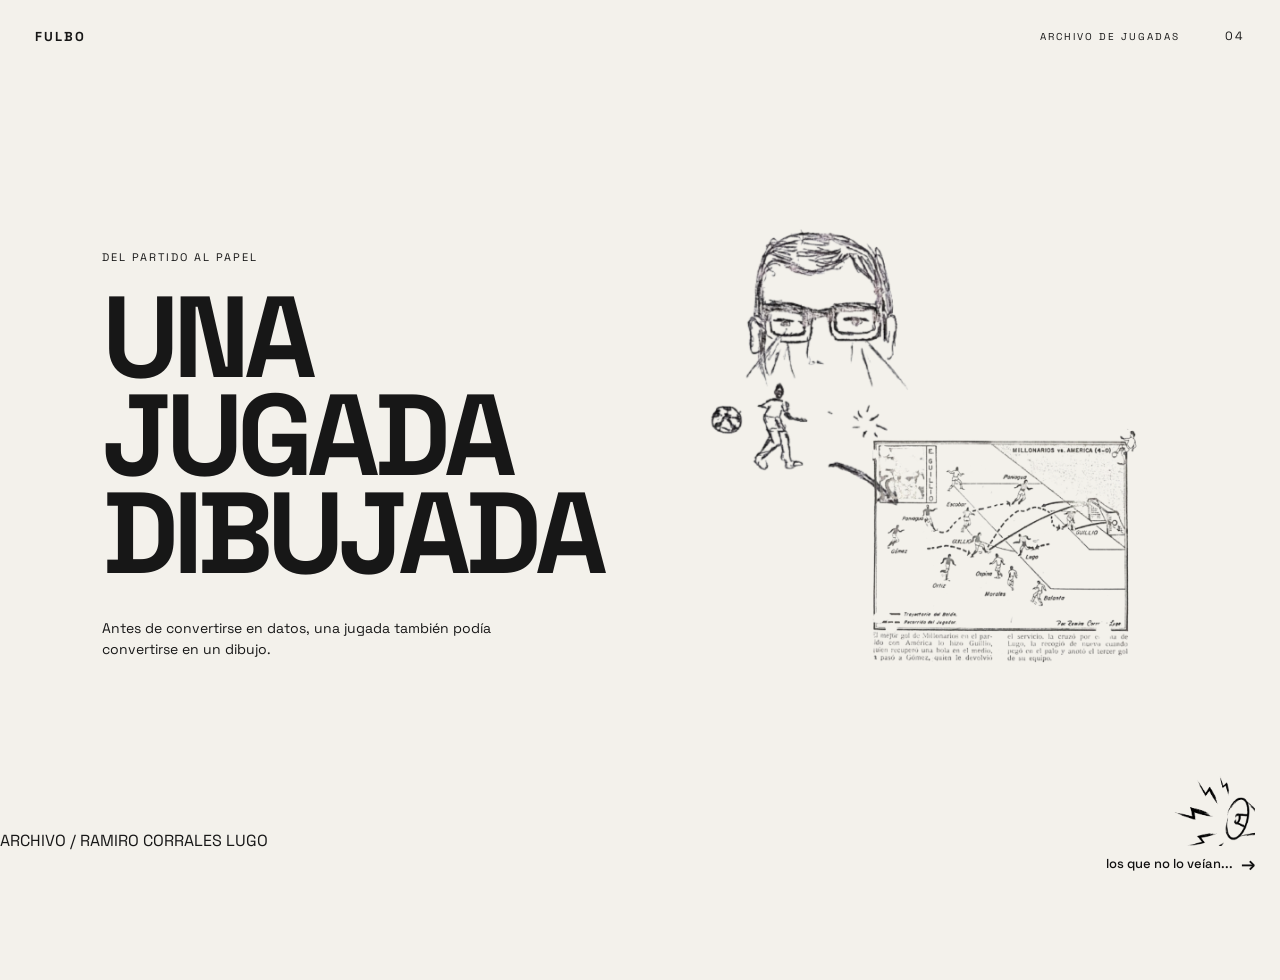
==== croquis.html @ b904c9aa "Refactor croquis.html structure and content" ====
<!DOCTYPE html>
<html lang="es">

<head>
    <meta charset="UTF-8">
    <title>Fulbo — Croquis</title>

    <link rel="preconnect" href="https://fonts.googleapis.com">
    <link rel="preconnect" href="https://fonts.gstatic.com" crossorigin>
    <link href="https://fonts.googleapis.com/css2?family=Space+Grotesk:wght@400;500;600;700&display=swap" rel="stylesheet">

    <link rel="stylesheet" href="css/croquis.css">
</head>

<body>

    <!-- NÚMERO DE SECCIÓN -->
    <div class="numero-croquis">
        04
    </div>

    <!-- ENCABEZADO -->
    <header class="encabezado-croquis">
        <div class="marca">
            FULBO
        </div>
        <div class="etiqueta">
            ARCHIVO DE JUGADAS
        </div>
    </header>

    <!-- CONTENIDO -->
    <main>
        <section class="composicion-seccion">

            <!-- TEXTO INTRODUCTORIO -->
            <div class="intro-croquis">
                <div class="texto-pequeno">
                    DEL PARTIDO AL PAPEL
                </div>
                <h1>
                    UNA JUGADA<br>
                    DIBUJADA
                </h1>
                <p>
                    Antes de convertirse en datos, una jugada también podía
                    convertirse en un dibujo.
                </p>
            </div>

            <!-- IMAGEN / VISOR -->
            <div class="visor-croquis">
                <img 
                    class="composicion-croquis"
                    src="imagenes/composicioncroquis.png"
                    alt="Representación de una jugada de fútbol"
                >
                <div class="punto-jugador punto-1"></div>
                <div class="punto-jugador punto-2"></div>
            </div>

            <!-- TEXTO PANAGUA -->
            <div class="texto-panagua">
                <div class="etiqueta-panagua">
                    PANAGUA
                </div>
                <p>
                    Este recorrido muestra una de las cosas que el croquis conserva
                    de la jugada: la posición y el desplazamiento de un jugador
                    dentro de una secuencia específica.
                </p>
                <p>
                    Del partido completo, se selecciona un momento y se transforma
                    en una serie de posiciones sobre el papel.
                </p>
            </div>

            <!-- TEXTO BALÓN -->
            <div class="texto-balon">
                <div class="etiqueta-balon">
                    BALÓN
                </div>
                <p>
                    La trayectoria del balón permite reconstruir el recorrido de la jugada
                    y relacionar las posiciones de los jugadores dentro de la acción.
                </p>
                <p>
                    El croquis no reproduce el movimiento en tiempo real: lo convierte
                    en una secuencia fija que puede leerse sobre el papel.
                </p>
            </div>

        </section>

        <!-- SECCIÓN ARCHIVO RAMIRO -->
        <section class="archivo-ramiro">
            <div class="archivo-etiqueta">
                ARCHIVO / RAMIRO CORRALES LUGO
            </div>
            <div class="archivo-espacio">
            </div>
        </section>

        <!-- NAVEGACIÓN / ESQUINA INFERIOR DERECHA (Megáfono, texto y flecha hacia radio.html) -->
        <nav class="navegacion-diapositiva" style="position: fixed !important; bottom: 25px !important; right: 25px !important; left: auto !important; top: auto !important; z-index: 9999 !important; display: flex !important; flex-direction: column !important; align-items: flex-end !important; gap: 6px !important; background: transparent !important;">
            <!-- Imagen del megáfono -->
            <img src="imagenes/megafono.png" alt="Megáfono" style="width: 90px !important; height: auto !important; display: block !important;">
            
            <!-- Enlace interactivo que lleva a radio.html -->
            <a href="radio.html" aria-label="Ir a sección de radio" style="text-decoration: none !important; display: inline-flex !important; align-items: center !important; gap: 8px !important; cursor: pointer !important;">
                <span style="font-family: 'Space Grotesk', sans-serif !important; font-size: 13px !important; color: #111 !important; font-weight: 500 !important; white-space: nowrap !important;">los que no lo veían...</span>
                <button id="comenzar" style="position: static !important; background: transparent !important; border: none !important; box-shadow: none !important; padding: 0 !important; margin: 0 !important; cursor: pointer !important; display: flex !important; align-items: center !important; justify-content: center !important;">
                    <span style="font-family: 'Space Grotesk', sans-serif !important; font-size: 18px !important; color: #111 !important; font-weight: 600 !important;">→</span>
                </button>
            </a>
        </nav>
    </main>

    <script src="js/croquis.js"></script>

</body>

</html>
---- css/croquis.css ----
* {
    margin: 0;
    padding: 0;
    box-sizing: border-box;
}

body {
    background: #f3f1eb;
    color: #171717;

    font-family: "Space Grotesk", sans-serif;

    min-height: 100vh;
}


/* =========================
   NÚMERO
========================= */

.numero-croquis {
    position: fixed;

    top: 28px;
    right: 35px;

    font-size: 12px;

    letter-spacing: 2px;
}


/* =========================
   ENCABEZADO
========================= */

.encabezado-croquis {
    position: absolute;

    top: 28px;
    left: 35px;
    right: 100px;

    display: flex;

    justify-content: space-between;

    align-items: center;
}

.marca {
    font-size: 13px;

    font-weight: 700;

    letter-spacing: 2px;
}

.etiqueta {
    font-size: 10px;

    letter-spacing: 2px;
}


/* =========================
   INTRO
========================= */

.intro-croquis {
    padding-top: 150px;

    margin-left: 8%;

    width: 500px;
}

.texto-pequeno {
    font-size: 11px;

    letter-spacing: 2px;

    margin-bottom: 25px;
}

.intro-croquis h1 {
    font-size: clamp(65px, 9vw, 130px);

    line-height: 0.85;

    letter-spacing: -6px;

    font-weight: 700;
}

.intro-croquis p {
    margin-top: 35px;

    width: 390px;

    font-size: 14px;

    line-height: 1.5;
}

/* =========================
   COMPOSICIÓN PRINCIPAL
========================= */

.composicion-seccion {
    display: flex;

    align-items: center;

    min-height: 750px;

    margin-top: 80px;

    padding-left: 8%;
    padding-right: 8%;
}


/* =========================
   TEXTO
========================= */

.composicion-seccion .intro-croquis {
    width: 45%;

    margin-left: 0;

    padding-top: 0;
}


/* =========================
   IMAGEN
========================= */

.visor-croquis {
    width: 60%;
    padding: 0;
    margin: 0;
    display: flex;
    justify-content: flex-end;
}

.composicion-croquis {
    width: 145%;
    max-width: none;
    display: block;
    margin: 0;

    transition: transform 0.6s ease;
}

.intro-croquis {
    transition: opacity 0.2s ease;
}

.punto-jugador {

    position: absolute;

    width: 12px;

    height: 12px;

    background: #171717;

    border-radius: 50%;

    opacity: 0;

    transition: opacity 0.5s ease, transform 0.2s ease;

    z-index: 10;

    cursor: pointer;
}

.punto-1 {

    top: 70%;

    left: 50%;
}

.punto-2 {

    top: 72%;

    left:65%;
}



.punto-jugador:hover {

    transform: scale(1.5);
}
.punto-jugador.activo {
    transform: scale(1.8);
}

.texto-panagua {
    position: absolute;
    top: 55%;
    left: 55%;

    width: 280px;
    padding: 20px;

    background: #f3f1eb;
    border: 1px solid #171717;

    opacity: 0;
    pointer-events: none;

    transition: opacity 0.4s ease;
}
.etiqueta-panagua {
    font-size: 10px;
    letter-spacing: 2px;
    margin-bottom: 10px;
}

.texto-panagua p {
    font-size: 13px;
    line-height: 1.5;
}

.texto-panagua.visible {
    opacity: 1;
    pointer-events: auto;
}

.texto-balon {
    position: absolute;
    top: 68%;
    left:68%;

    width: 280px;
    padding: 20px;

    background: #f3f1eb;
    border: 1px solid #171717;

    opacity: 0;
    pointer-events: none;

    transition: opacity 0.4s ease;
}

.etiqueta-balon {
    font-size: 10px;
    letter-spacing: 2px;
    margin-bottom: 10px;
}

.texto-balon p {
    font-size: 13px;
    line-height: 1.5;
}

.texto-balon.visible {
    opacity: 1;
    pointer-events: auto;
}
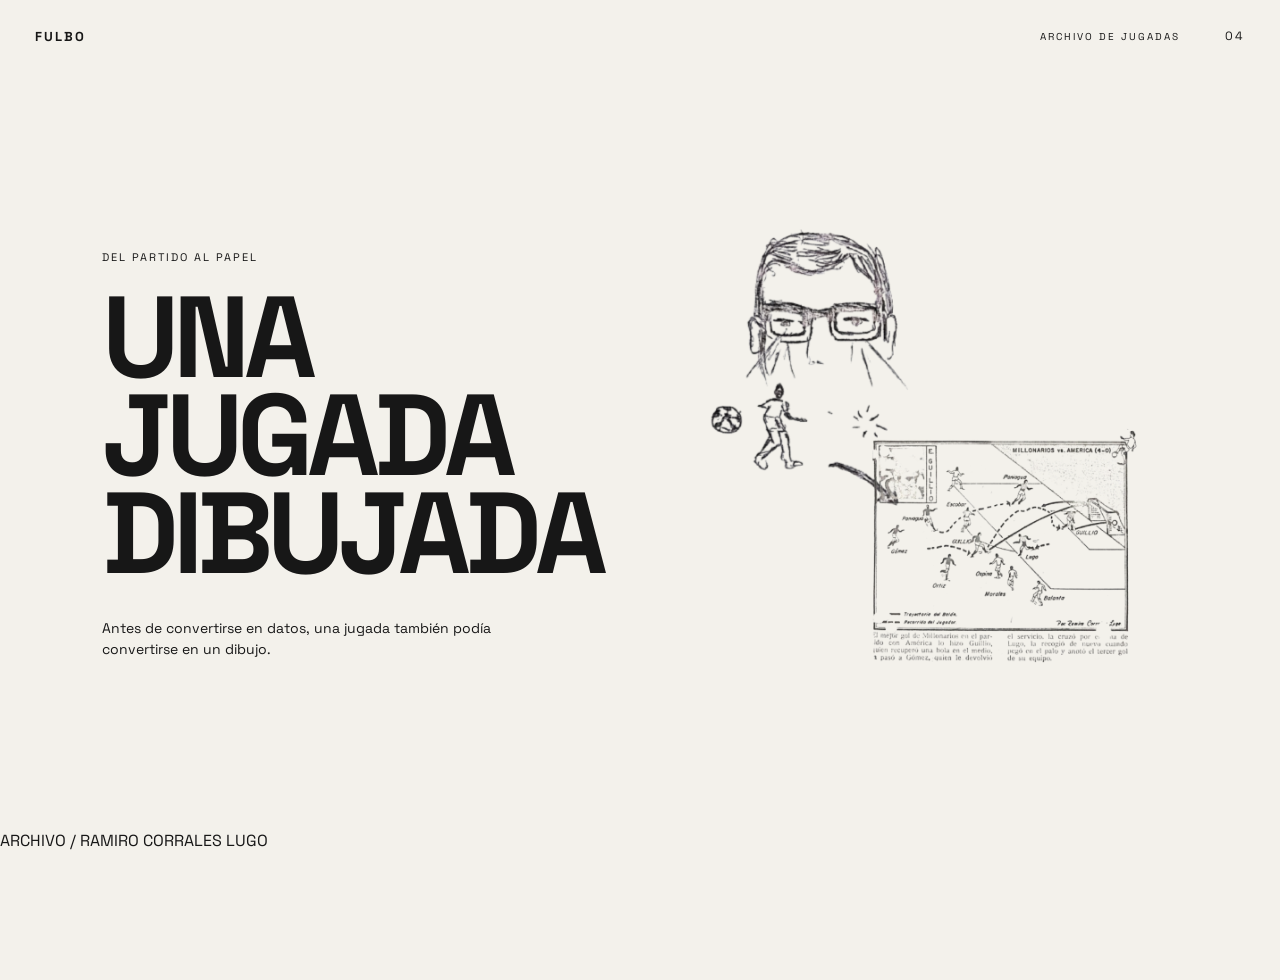
==== commit 5a744de4: "Refactor croquis.html structure and content" ====
--- a/croquis.html
+++ b/croquis.html
@@ -3,10 +3,12 @@
 
 <head>
     <meta charset="UTF-8">
+
     <title>Fulbo — Croquis</title>
 
     <link rel="preconnect" href="https://fonts.googleapis.com">
     <link rel="preconnect" href="https://fonts.gstatic.com" crossorigin>
+
     <link href="https://fonts.googleapis.com/css2?family=Space+Grotesk:wght@400;500;600;700&display=swap" rel="stylesheet">
 
     <link rel="stylesheet" href="css/croquis.css">
@@ -15,106 +17,117 @@
 <body>
 
     <!-- NÚMERO DE SECCIÓN -->
+
     <div class="numero-croquis">
         04
     </div>
 
+
     <!-- ENCABEZADO -->
+
     <header class="encabezado-croquis">
+
         <div class="marca">
             FULBO
         </div>
+
         <div class="etiqueta">
             ARCHIVO DE JUGADAS
         </div>
+
     </header>
 
+
     <!-- CONTENIDO -->
+
     <main>
+
         <section class="composicion-seccion">
 
-            <!-- TEXTO INTRODUCTORIO -->
+            <!-- TEXTO -->
+
             <div class="intro-croquis">
+
                 <div class="texto-pequeno">
                     DEL PARTIDO AL PAPEL
                 </div>
+
                 <h1>
                     UNA JUGADA<br>
                     DIBUJADA
                 </h1>
+
                 <p>
                     Antes de convertirse en datos, una jugada también podía
                     convertirse en un dibujo.
                 </p>
+
             </div>
+<!-- IMAGEN -->
 
-            <!-- IMAGEN / VISOR -->
-            <div class="visor-croquis">
-                <img 
-                    class="composicion-croquis"
-                    src="imagenes/composicioncroquis.png"
-                    alt="Representación de una jugada de fútbol"
-                >
-                <div class="punto-jugador punto-1"></div>
-                <div class="punto-jugador punto-2"></div>
-            </div>
+<div class="visor-croquis">
 
-            <!-- TEXTO PANAGUA -->
-            <div class="texto-panagua">
-                <div class="etiqueta-panagua">
-                    PANAGUA
-                </div>
-                <p>
-                    Este recorrido muestra una de las cosas que el croquis conserva
-                    de la jugada: la posición y el desplazamiento de un jugador
-                    dentro de una secuencia específica.
-                </p>
-                <p>
-                    Del partido completo, se selecciona un momento y se transforma
-                    en una serie de posiciones sobre el papel.
-                </p>
-            </div>
+    <img 
+        class="composicion-croquis"
+        src="imagenes/composicioncroquis.png"
+        alt="Representación de una jugada de fútbol"
+    >
 
-            <!-- TEXTO BALÓN -->
-            <div class="texto-balon">
-                <div class="etiqueta-balon">
-                    BALÓN
-                </div>
-                <p>
-                    La trayectoria del balón permite reconstruir el recorrido de la jugada
-                    y relacionar las posiciones de los jugadores dentro de la acción.
-                </p>
-                <p>
-                    El croquis no reproduce el movimiento en tiempo real: lo convierte
-                    en una secuencia fija que puede leerse sobre el papel.
-                </p>
-            </div>
+    <div class="punto-jugador punto-1"></div>
+    <div class="punto-jugador punto-2"></div>
+<div class="texto-panagua">
+
+    <div class="etiqueta-panagua">
+        PANAGUA
+    </div>
+<p>
+    Este recorrido muestra una de las cosas que el croquis conserva
+    de la jugada: la posición y el desplazamiento de un jugador
+    dentro de una secuencia específica.
+</p>
+
+<p>
+    Del partido completo, se selecciona un momento y se transforma
+    en una serie de posiciones sobre el papel.
+</p>
+
+</div>
+</div>
+</div>
+
+<div class="texto-balon">
+
+    <div class="etiqueta-balon">
+        BALÓN
+    </div>
+
+    <p>
+        La trayectoria del balón permite reconstruir el recorrido de la jugada
+        y relacionar las posiciones de los jugadores dentro de la acción.
+    </p>
+
+    <p>
+        El croquis no reproduce el movimiento en tiempo real: lo convierte
+        en una secuencia fija que puede leerse sobre el papel.
+    </p>
+
+</div>
 
         </section>
 
-        <!-- SECCIÓN ARCHIVO RAMIRO -->
-        <section class="archivo-ramiro">
-            <div class="archivo-etiqueta">
-                ARCHIVO / RAMIRO CORRALES LUGO
-            </div>
-            <div class="archivo-espacio">
-            </div>
-        </section>
 
-        <!-- NAVEGACIÓN / ESQUINA INFERIOR DERECHA (Megáfono, texto y flecha hacia radio.html) -->
-        <nav class="navegacion-diapositiva" style="position: fixed !important; bottom: 25px !important; right: 25px !important; left: auto !important; top: auto !important; z-index: 9999 !important; display: flex !important; flex-direction: column !important; align-items: flex-end !important; gap: 6px !important; background: transparent !important;">
-            <!-- Imagen del megáfono -->
-            <img src="imagenes/megafono.png" alt="Megáfono" style="width: 90px !important; height: auto !important; display: block !important;">
-            
-            <!-- Enlace interactivo que lleva a radio.html -->
-            <a href="radio.html" aria-label="Ir a sección de radio" style="text-decoration: none !important; display: inline-flex !important; align-items: center !important; gap: 8px !important; cursor: pointer !important;">
-                <span style="font-family: 'Space Grotesk', sans-serif !important; font-size: 13px !important; color: #111 !important; font-weight: 500 !important; white-space: nowrap !important;">los que no lo veían...</span>
-                <button id="comenzar" style="position: static !important; background: transparent !important; border: none !important; box-shadow: none !important; padding: 0 !important; margin: 0 !important; cursor: pointer !important; display: flex !important; align-items: center !important; justify-content: center !important;">
-                    <span style="font-family: 'Space Grotesk', sans-serif !important; font-size: 18px !important; color: #111 !important; font-weight: 600 !important;">→</span>
-                </button>
-            </a>
-        </nav>
-    </main>
+      <section class="archivo-ramiro">
+
+    <div class="archivo-etiqueta">
+        ARCHIVO / RAMIRO CORRALES LUGO
+    </div>
+
+    <div class="archivo-espacio">
+
+    </div>
+
+</section>
+
 
     <script src="js/croquis.js"></script>
 
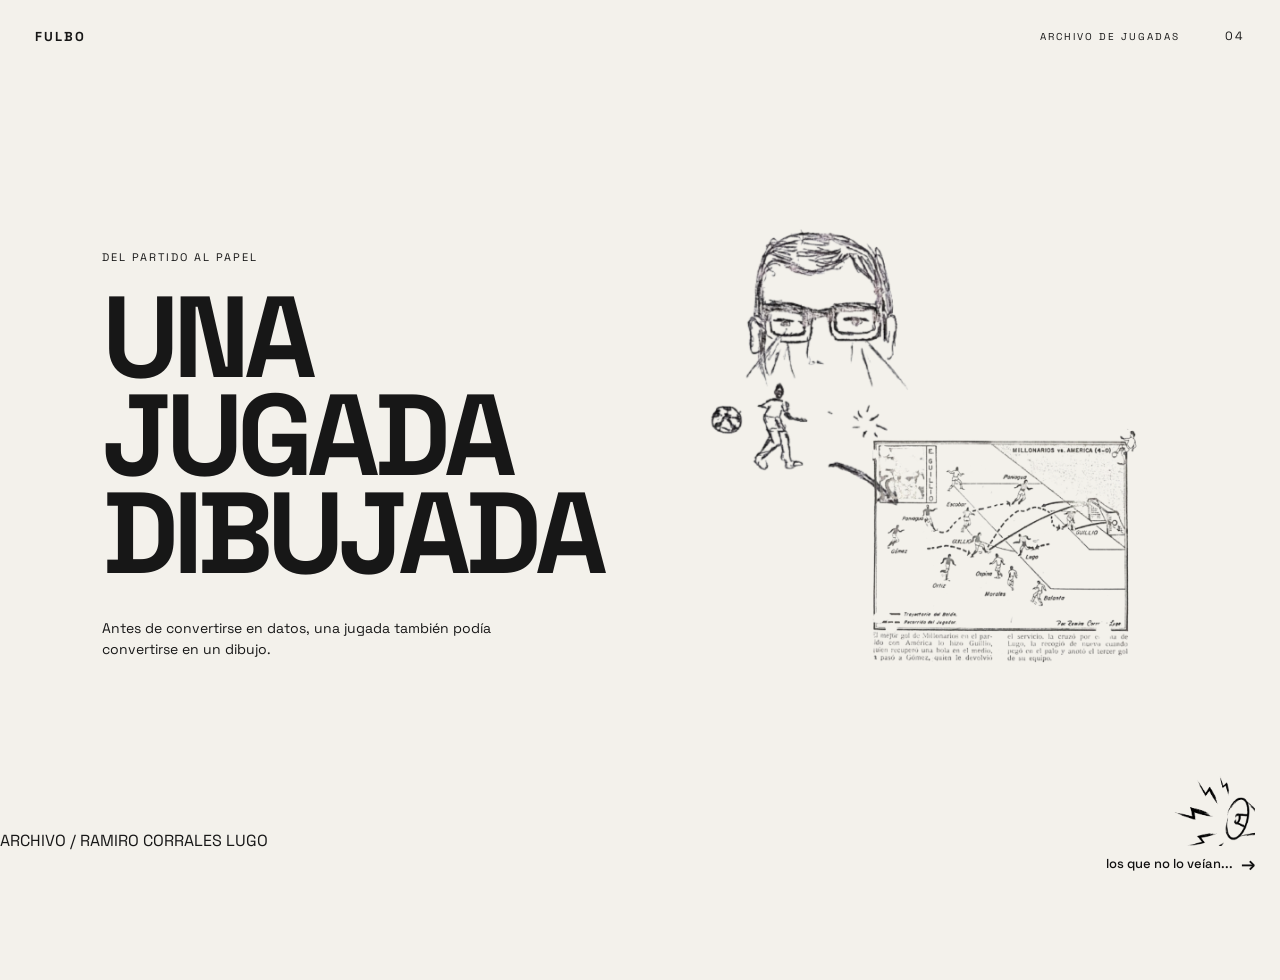
==== commit 0f873dc9: "Enhance croquis.html with new content and navigation Added introductory text and additional sections" ====
--- a/croquis.html
+++ b/croquis.html
@@ -3,12 +3,10 @@
 
 <head>
     <meta charset="UTF-8">
-
     <title>Fulbo — Croquis</title>
 
     <link rel="preconnect" href="https://fonts.googleapis.com">
     <link rel="preconnect" href="https://fonts.gstatic.com" crossorigin>
-
     <link href="https://fonts.googleapis.com/css2?family=Space+Grotesk:wght@400;500;600;700&display=swap" rel="stylesheet">
 
     <link rel="stylesheet" href="css/croquis.css">
@@ -17,122 +15,114 @@
 <body>
 
     <!-- NÚMERO DE SECCIÓN -->
-
     <div class="numero-croquis">
         04
     </div>
 
-
     <!-- ENCABEZADO -->
-
     <header class="encabezado-croquis">
-
         <div class="marca">
             FULBO
         </div>
-
         <div class="etiqueta">
             ARCHIVO DE JUGADAS
         </div>
-
     </header>
 
-
     <!-- CONTENIDO -->
-
     <main>
-
         <section class="composicion-seccion">
 
-            <!-- TEXTO -->
-
+            <!-- TEXTO INTRODUCTORIO -->
             <div class="intro-croquis">
-
                 <div class="texto-pequeno">
                     DEL PARTIDO AL PAPEL
                 </div>
-
                 <h1>
                     UNA JUGADA<br>
                     DIBUJADA
                 </h1>
-
                 <p>
                     Antes de convertirse en datos, una jugada también podía
                     convertirse en un dibujo.
                 </p>
+            </div>
 
+            <!-- VISOR E IMAGEN -->
+            <div class="visor-croquis">
+                <img 
+                    class="composicion-croquis"
+                    src="imagenes/composicioncroquis.png"
+                    alt="Representación de una jugada de fútbol"
+                >
+                <div class="punto-jugador punto-1"></div>
+                <div class="punto-jugador punto-2"></div>
             </div>
-<!-- IMAGEN -->
 
-<div class="visor-croquis">
+            <!-- TEXTO PANAGUA -->
+            <div class="texto-panagua">
+                <div class="etiqueta-panagua">
+                    PANAGUA
+                </div>
+                <p>
+                    Este recorrido muestra una de las cosas que el croquis conserva
+                    de la jugada: la posición y el desplazamiento de un jugador
+                    dentro de una secuencia específica.
+                </p>
+                <p>
+                    Del partido completo, se selecciona un momento y se transforma
+                    en una serie de posiciones sobre el papel.
+                </p>
+            </div>
 
-    <img 
-        class="composicion-croquis"
-        src="imagenes/composicioncroquis.png"
-        alt="Representación de una jugada de fútbol"
-    >
-
-    <div class="punto-jugador punto-1"></div>
-    <div class="punto-jugador punto-2"></div>
-<div class="texto-panagua">
-
-    <div class="etiqueta-panagua">
-        PANAGUA
-    </div>
-<p>
-    Este recorrido muestra una de las cosas que el croquis conserva
-    de la jugada: la posición y el desplazamiento de un jugador
-    dentro de una secuencia específica.
-</p>
-
-<p>
-    Del partido completo, se selecciona un momento y se transforma
-    en una serie de posiciones sobre el papel.
-</p>
-
-</div>
-</div>
-</div>
-
-<div class="texto-balon">
-
-    <div class="etiqueta-balon">
-        BALÓN
-    </div>
-
-    <p>
-        La trayectoria del balón permite reconstruir el recorrido de la jugada
-        y relacionar las posiciones de los jugadores dentro de la acción.
-    </p>
-
-    <p>
-        El croquis no reproduce el movimiento en tiempo real: lo convierte
-        en una secuencia fija que puede leerse sobre el papel.
-    </p>
-
-</div>
+            <!-- TEXTO BALÓN -->
+            <div class="texto-balon">
+                <div class="etiqueta-balon">
+                    BALÓN
+                </div>
+                <p>
+                    La trayectoria del balón permite reconstruir el recorrido de la jugada
+                    y relacionar las posiciones de los jugadores dentro de la acción.
+                </p>
+                <p>
+                    El croquis no reproduce el movimiento en tiempo real: lo convierte
+                    en una secuencia fija que puede leerse sobre el papel.
+                </p>
+            </div>
 
         </section>
 
+        <!-- SECCIÓN ARCHIVO RAMIRO -->
+        <section class="archivo-ramiro">
+            <div class="archivo-etiqueta">
+                ARCHIVO / RAMIRO CORRALES LUGO
+            </div>
+            <div class="archivo-espacio">
+            </div>
+        </section>
 
-      <section class="archivo-ramiro">
-
-    <div class="archivo-etiqueta">
-        ARCHIVO / RAMIRO CORRALES LUGO
-    </div>
-
-    <div class="archivo-espacio">
-
-    </div>
-
-</section>
-
+        <!-- NAVEGACIÓN / ESQUINA INFERIOR DERECHA -->
+        <nav class="navegacion-diapositiva" style="position: fixed !important; bottom: 25px !important; right: 25px !important; left: auto !important; top: auto !important; z-index: 9999 !important; display: flex !important; flex-direction: column !important; align-items: flex-end !important; gap: 6px !important; background: transparent !important;">
+            <!-- Imagen del megáfono -->
+            <img src="imagenes/megafono.png" alt="Megáfono" style="width: 90px !important; height: auto !important; display: block !important;">
+            
+            <!-- Enlace interactivo que lleva a radio.html -->
+            <a href="radio.html" aria-label="Ir a sección de radio" style="text-decoration: none !important; display: inline-flex !important; align-items: center !important; gap: 8px !important; cursor: pointer !important;">
+                <span style="font-family: 'Space Grotesk', sans-serif !important; font-size: 13px !important; color: #111 !important; font-weight: 500 !important; white-space: nowrap !important;">los que no lo veían...</span>
+                <button id="comenzar" style="position: static !important; background: transparent !important; border: none !important; box-shadow: none !important; padding: 0 !important; margin: 0 !important; cursor: pointer !important; display: flex !important; align-items: center !important; justify-content: center !important;">
+                    <span style="font-family: 'Space Grotesk', sans-serif !important; font-size: 18px !important; color: #111 !important; font-weight: 600 !important;">→</span>
+                </button>
+            </a>
+        </nav>
+    </main>
 
     <script src="js/croquis.js"></script>
 
 </body>
 
 </html>
+</body>
+
+</html>
 
 
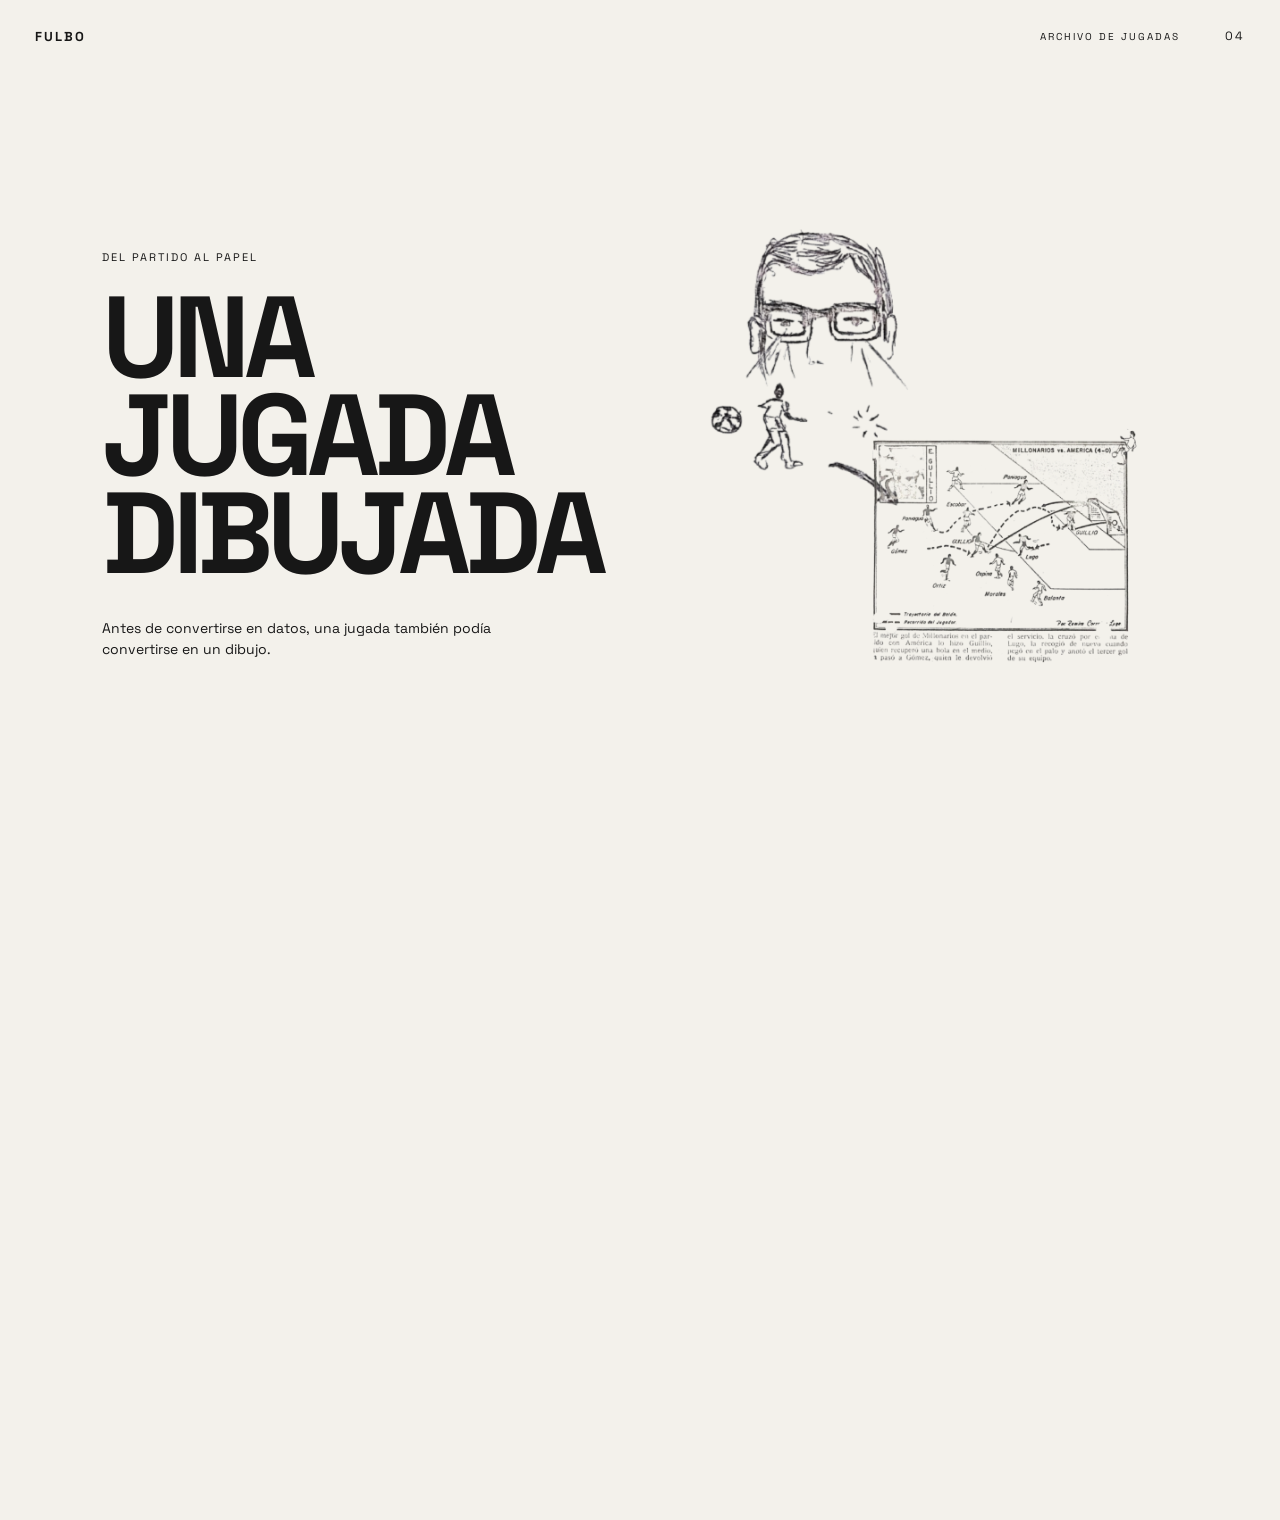
==== commit 60698294: "ajustes croquis y flujo archivo" ====
--- a/croquis.html
+++ b/croquis.html
@@ -3,10 +3,12 @@
 
 <head>
     <meta charset="UTF-8">
+
     <title>Fulbo — Croquis</title>
 
     <link rel="preconnect" href="https://fonts.googleapis.com">
     <link rel="preconnect" href="https://fonts.gstatic.com" crossorigin>
+
     <link href="https://fonts.googleapis.com/css2?family=Space+Grotesk:wght@400;500;600;700&display=swap" rel="stylesheet">
 
     <link rel="stylesheet" href="css/croquis.css">
@@ -15,114 +17,119 @@
 <body>
 
     <!-- NÚMERO DE SECCIÓN -->
+
     <div class="numero-croquis">
         04
     </div>
 
+
     <!-- ENCABEZADO -->
+
     <header class="encabezado-croquis">
+
         <div class="marca">
             FULBO
         </div>
+
         <div class="etiqueta">
             ARCHIVO DE JUGADAS
         </div>
+
     </header>
 
+
     <!-- CONTENIDO -->
+
     <main>
+
         <section class="composicion-seccion">
 
-            <!-- TEXTO INTRODUCTORIO -->
+            <!-- TEXTO -->
+
             <div class="intro-croquis">
+
                 <div class="texto-pequeno">
                     DEL PARTIDO AL PAPEL
                 </div>
+
                 <h1>
                     UNA JUGADA<br>
                     DIBUJADA
                 </h1>
+
                 <p>
                     Antes de convertirse en datos, una jugada también podía
                     convertirse en un dibujo.
                 </p>
+
             </div>
 
-            <!-- VISOR E IMAGEN -->
-            <div class="visor-croquis">
-                <img 
-                    class="composicion-croquis"
-                    src="imagenes/composicioncroquis.png"
-                    alt="Representación de una jugada de fútbol"
-                >
-                <div class="punto-jugador punto-1"></div>
-                <div class="punto-jugador punto-2"></div>
+       
+<!-- IMAGEN -->
+
+<div class="visor-croquis">
+
+    <img 
+        class="composicion-croquis"
+        
+        src="imagenes/composicioncroquis.png"
+        alt="Representación de una jugada de fútbol"
+    >
+
+    <div class="continuar-croquis">
+    <span>↓</span>
+</div>
+
+    <div class="punto-jugador punto-1"></div>
+    <div class="punto-jugador punto-2"></div>
+
+<div class="texto-panagua">
+
+    <div class="etiqueta-panagua">
+        PANAGUA
+    </div>
+
+<p>
+    Este recorrido muestra una de las cosas que el croquis conserva
+    de la jugada: la posición y el desplazamiento de un jugador
+    dentro de una secuencia específica.
+</p>
+
+<p>
+    Del partido completo, se selecciona un momento y se transforma
+    en una serie de posiciones sobre el papel.
+</p>
+
+</div>
+</div>
+</div>
+
+        <div class="texto-balon">
+
+            <div class="etiqueta-balon">
+                BALÓN
             </div>
 
-            <!-- TEXTO PANAGUA -->
-            <div class="texto-panagua">
-                <div class="etiqueta-panagua">
-                    PANAGUA
-                </div>
-                <p>
-                    Este recorrido muestra una de las cosas que el croquis conserva
-                    de la jugada: la posición y el desplazamiento de un jugador
-                    dentro de una secuencia específica.
-                </p>
-                <p>
-                    Del partido completo, se selecciona un momento y se transforma
-                    en una serie de posiciones sobre el papel.
-                </p>
-            </div>
+            <p>
+                La trayectoria del balón permite reconstruir el recorrido de la jugada
+                y relacionar las posiciones de los jugadores dentro de la acción.
+            </p>
 
-            <!-- TEXTO BALÓN -->
-            <div class="texto-balon">
-                <div class="etiqueta-balon">
-                    BALÓN
-                </div>
-                <p>
-                    La trayectoria del balón permite reconstruir el recorrido de la jugada
-                    y relacionar las posiciones de los jugadores dentro de la acción.
-                </p>
-                <p>
-                    El croquis no reproduce el movimiento en tiempo real: lo convierte
-                    en una secuencia fija que puede leerse sobre el papel.
-                </p>
-            </div>
+            <p>
+                El croquis no reproduce el movimiento en tiempo real: lo convierte
+                en una secuencia fija que puede leerse sobre el papel.
+            </p>
 
-        </section>
+        </div>
 
-        <!-- SECCIÓN ARCHIVO RAMIRO -->
-        <section class="archivo-ramiro">
-            <div class="archivo-etiqueta">
-                ARCHIVO / RAMIRO CORRALES LUGO
-            </div>
-            <div class="archivo-espacio">
-            </div>
-        </section>
+    </section>
 
-        <!-- NAVEGACIÓN / ESQUINA INFERIOR DERECHA -->
-        <nav class="navegacion-diapositiva" style="position: fixed !important; bottom: 25px !important; right: 25px !important; left: auto !important; top: auto !important; z-index: 9999 !important; display: flex !important; flex-direction: column !important; align-items: flex-end !important; gap: 6px !important; background: transparent !important;">
-            <!-- Imagen del megáfono -->
-            <img src="imagenes/megafono.png" alt="Megáfono" style="width: 90px !important; height: auto !important; display: block !important;">
-            
-            <!-- Enlace interactivo que lleva a radio.html -->
-            <a href="radio.html" aria-label="Ir a sección de radio" style="text-decoration: none !important; display: inline-flex !important; align-items: center !important; gap: 8px !important; cursor: pointer !important;">
-                <span style="font-family: 'Space Grotesk', sans-serif !important; font-size: 13px !important; color: #111 !important; font-weight: 500 !important; white-space: nowrap !important;">los que no lo veían...</span>
-                <button id="comenzar" style="position: static !important; background: transparent !important; border: none !important; box-shadow: none !important; padding: 0 !important; margin: 0 !important; cursor: pointer !important; display: flex !important; align-items: center !important; justify-content: center !important;">
-                    <span style="font-family: 'Space Grotesk', sans-serif !important; font-size: 18px !important; color: #111 !important; font-weight: 600 !important;">→</span>
-                </button>
-            </a>
-        </nav>
-    </main>
+    <div id="archivo-contenedor"></div>
 
-    <script src="js/croquis.js"></script>
+</main>
+
+
+<script src="js/croquis.js"></script>
 
 </body>
-
-</html>
-</body>
-
-</html>
-
-
+</html>
--- a/css/croquis.css
+++ b/css/croquis.css
@@ -7,10 +7,8 @@
 body {
     background: #f3f1eb;
     color: #171717;
-
     font-family: "Space Grotesk", sans-serif;
-
-    min-height: 100vh;
+    min-height: 160vh;
 }
 
 
@@ -20,12 +18,9 @@
 
 .numero-croquis {
     position: fixed;
-
     top: 28px;
     right: 35px;
-
     font-size: 12px;
-
     letter-spacing: 2px;
 }
 
@@ -36,29 +31,22 @@
 
 .encabezado-croquis {
     position: absolute;
-
     top: 28px;
     left: 35px;
     right: 100px;
-
     display: flex;
-
     justify-content: space-between;
-
     align-items: center;
 }
 
 .marca {
     font-size: 13px;
-
     font-weight: 700;
-
     letter-spacing: 2px;
 }
 
 .etiqueta {
     font-size: 10px;
-
     letter-spacing: 2px;
 }
 
@@ -69,39 +57,30 @@
 
 .intro-croquis {
     padding-top: 150px;
-
     margin-left: 8%;
-
     width: 500px;
 }
 
 .texto-pequeno {
     font-size: 11px;
-
-    letter-spacing: 2px;
-
+    letter-spacing: 2px;
     margin-bottom: 25px;
 }
 
 .intro-croquis h1 {
     font-size: clamp(65px, 9vw, 130px);
-
     line-height: 0.85;
-
     letter-spacing: -6px;
-
     font-weight: 700;
 }
 
 .intro-croquis p {
     margin-top: 35px;
-
     width: 390px;
-
     font-size: 14px;
-
     line-height: 1.5;
 }
+
 
 /* =========================
    COMPOSICIÓN PRINCIPAL
@@ -109,13 +88,9 @@
 
 .composicion-seccion {
     display: flex;
-
     align-items: center;
-
     min-height: 750px;
-
     margin-top: 80px;
-
     padding-left: 8%;
     padding-right: 8%;
 }
@@ -127,9 +102,7 @@
 
 .composicion-seccion .intro-croquis {
     width: 45%;
-
     margin-left: 0;
-
     padding-top: 0;
 }
 
@@ -151,7 +124,6 @@
     max-width: none;
     display: block;
     margin: 0;
-
     transition: transform 0.6s ease;
 }
 
@@ -159,67 +131,61 @@
     transition: opacity 0.2s ease;
 }
 
+
+/* =========================
+   PUNTOS INTERACTIVOS
+========================= */
+
 .punto-jugador {
-
-    position: absolute;
-
+    position: absolute;
     width: 12px;
-
     height: 12px;
-
     background: #171717;
-
     border-radius: 50%;
-
-    opacity: 0;
-
-    transition: opacity 0.5s ease, transform 0.2s ease;
-
+    opacity: 0;
+    transition:
+        opacity 0.5s ease,
+        transform 0.2s ease;
     z-index: 10;
-
     cursor: pointer;
 }
 
 .punto-1 {
-
     top: 70%;
-
     left: 50%;
 }
 
 .punto-2 {
-
     top: 72%;
-
-    left:65%;
-}
-
-
+    left: 65%;
+}
 
 .punto-jugador:hover {
-
     transform: scale(1.5);
 }
+
 .punto-jugador.activo {
     transform: scale(1.8);
 }
 
+
+/* =========================
+   TEXTO PANAGUA
+========================= */
+
 .texto-panagua {
     position: absolute;
     top: 55%;
     left: 55%;
-
     width: 280px;
     padding: 20px;
-
     background: #f3f1eb;
     border: 1px solid #171717;
-
     opacity: 0;
     pointer-events: none;
-
     transition: opacity 0.4s ease;
 }
+
 .etiqueta-panagua {
     font-size: 10px;
     letter-spacing: 2px;
@@ -236,20 +202,21 @@
     pointer-events: auto;
 }
 
+
+/* =========================
+   TEXTO BALÓN
+========================= */
+
 .texto-balon {
     position: absolute;
     top: 68%;
-    left:68%;
-
+    left: 68%;
     width: 280px;
     padding: 20px;
-
     background: #f3f1eb;
     border: 1px solid #171717;
-
     opacity: 0;
     pointer-events: none;
-
     transition: opacity 0.4s ease;
 }
 
@@ -267,4 +234,522 @@
 .texto-balon.visible {
     opacity: 1;
     pointer-events: auto;
+}
+
+
+/* =========================
+   CONTINUAR CROQUIS
+========================= */
+
+.continuar-croquis {
+    position: absolute;
+    bottom: -80px;
+    left: 50%;
+    transform: translateX(-50%);
+    opacity: 0;
+    pointer-events: none;
+    transition: opacity 0.5s ease;
+    font-size: 28px;
+    cursor: pointer;
+    z-index: 20;
+}
+
+.continuar-croquis.visible {
+    opacity: 1;
+    pointer-events: auto;
+}
+
+.continuar-croquis span {
+    display: block;
+    animation: flecha-abajo 1.5s ease-in-out infinite;
+}
+
+@keyframes flecha-abajo {
+
+    0%,
+    100% {
+        transform: translateY(0);
+    }
+
+    50% {
+        transform: translateY(6px);
+    }
+}
+
+
+/* =========================
+   ARCHIVO RAMIRO
+========================= */
+
+.archivo-ramiro {
+    min-height: 120vh;
+    position: relative;
+    display: flex;
+    justify-content: center;
+    align-items: center;
+}
+
+.archivo-etiqueta {
+    position: absolute;
+    top: 40px;
+    left: 8%;
+    font-size: 10px;
+    letter-spacing: 2px;
+}
+
+/* =========================
+   LIBRO
+========================= */
+
+.libro {
+    width: 360px;
+    height: 500px;
+
+    position: relative;
+
+    margin: 0 auto;
+}
+
+
+/* =========================
+   PORTADA
+========================= */
+
+.portada-libro {
+
+    width: 360px;
+    height: 500px;
+
+    position: absolute;
+    top: 0;
+    left: 0;
+
+    background: #171717;
+    color: #f3f1eb;
+
+    padding: 25px;
+
+    display: flex;
+    flex-direction: column;
+    justify-content: space-between;
+
+    cursor: pointer;
+
+    z-index: 10;
+
+    box-shadow:
+        8px 8px 0 #d6d2c8;
+
+    transition:
+        opacity 0.5s ease,
+        transform 0.6s ease;
+}
+
+
+/* =========================
+   PORTADA ABIERTA
+========================= */
+
+.libro.abierto .portada-libro {
+
+    opacity: 0;
+
+    transform: translateX(-20px);
+
+    pointer-events: none;
+}
+
+
+/* =========================
+   CONTENEDOR DE PÁGINAS
+========================= */
+
+.libro-abierto {
+
+    width: 720px;
+    height: 500px;
+
+    position: absolute;
+
+    top: 0;
+    left: 50%;
+
+    transform: translateX(-50%);
+
+    background: #fffdf7;
+
+    box-shadow:
+        8px 8px 0 #d6d2c8;
+
+    overflow: hidden;
+
+    opacity: 0;
+
+    transition:
+        opacity 0.6s ease;
+}
+
+
+/* =========================
+   LIBRO ABIERTO
+========================= */
+
+.libro.abierto .libro-abierto {
+
+    opacity: 1;
+}
+
+
+/* =========================
+   DOBLE PÁGINA
+========================= */
+
+.doble-pagina {
+
+    width: 720px;
+    height: 500px;
+
+    position: absolute;
+
+    top: 0;
+    left: 0;
+
+    display: flex;
+
+    opacity: 0;
+
+    transform: translateX(30px);
+
+    pointer-events: none;
+
+    transition:
+        opacity 0.45s ease,
+        transform 0.45s ease;
+}
+
+
+.doble-pagina.activa {
+
+    opacity: 1;
+
+    transform: translateX(0);
+
+    pointer-events: auto;
+}
+
+
+/* =========================
+   PÁGINAS
+========================= */
+
+.pagina-libro {
+
+    width: 360px;
+    height: 500px;
+
+    background: #fffdf7;
+
+    color: #171717;
+
+    padding: 25px;
+
+    position: relative;
+}
+
+
+.pagina-izquierda {
+
+    border-right: 1px solid #c9c6bd;
+}
+
+
+/* =========================
+   INDICACIONES
+========================= */
+
+.indicacion-pagina {
+
+    font-size: 11px;
+
+    letter-spacing: 0.08em;
+
+    color: #aaa69c;
+
+    text-transform: uppercase;
+}
+
+
+/* =========================
+   FLECHA
+========================= */
+
+.flecha-pagina {
+
+    position: absolute;
+
+    right: 25px;
+    bottom: 22px;
+
+    font-size: 22px;
+
+    color: #171717;
+
+    cursor: pointer;
+
+    opacity: 0.6;
+
+    transition:
+        transform 0.25s ease,
+        opacity 0.25s ease;
+}
+
+
+.flecha-pagina:hover {
+
+    transform: translateX(6px);
+
+    opacity: 1;
+}
+
+
+/* =========================
+   TEXTO PORTADA
+========================= */
+
+.libro-numero {
+
+    font-size: 10px;
+
+    letter-spacing: 2px;
+}
+
+
+.libro-titulo {
+
+    font-size: 42px;
+
+    line-height: 0.9;
+
+    letter-spacing: -1.5px;
+
+    font-weight: 700;
+}
+
+
+.libro-subtitulo {
+
+    font-size: 9px;
+
+    letter-spacing: 2px;
+}
+
+
+.libro-flecha {
+
+    position: absolute;
+
+    right: 25px;
+    bottom: 22px;
+
+    font-size: 20px;
+
+    transition:
+        transform 0.25s ease;
+}
+
+
+.portada-libro:hover .libro-flecha {
+
+    transform: translateX(6px);
+}
+
+
+/* =========================
+   ARCHIVO
+========================= */
+
+.archivo-ramiro {
+
+    min-height: 120vh;
+
+    position: relative;
+
+    display: flex;
+
+    justify-content: center;
+
+    align-items: center;
+}
+
+
+.archivo-etiqueta {
+
+    position: absolute;
+
+    top: 40px;
+    left: 8%;
+
+    font-size: 10px;
+
+    letter-spacing: 2px;
+}
+
+/* =========================
+   FLECHA DE CIERRE DEL LIBRO
+========================= */
+
+.flecha-cierre {
+
+    position: absolute;
+
+    right: 25px;
+    bottom: 22px;
+
+    font-size: 22px;
+
+    color: #171717;
+
+    cursor: pointer;
+
+    opacity: 0.6;
+
+    transition:
+        transform 0.25s ease,
+        opacity 0.25s ease;
+}
+
+
+.flecha-cierre:hover {
+
+    transform: translateX(6px);
+
+    opacity: 1;
+}
+
+
+/* =========================
+   DESAPARECER LIBRO
+========================= */
+
+.libro.cerrando {
+
+    opacity: 0;
+
+    transform: translateY(-10px);
+
+    transition:
+        opacity 0.6s ease,
+        transform 0.6s ease;
+}
+
+
+/* =========================
+   PREGUNTA SIGUIENTE
+========================= */
+
+.pregunta-siguiente {
+
+    position: absolute;
+
+    inset: 0;
+
+    display: flex;
+
+    flex-direction: column;
+
+    justify-content: center;
+
+    align-items: center;
+
+    text-align: center;
+
+    opacity: 0;
+
+    animation: aparecer-pregunta 0.8s ease forwards;
+}
+
+
+/* =========================
+   NÚMERO
+========================= */
+
+.pregunta-numero {
+
+    position: absolute;
+
+    top: 40px;
+    right: 8%;
+
+    font-size: 10px;
+
+    letter-spacing: 2px;
+}
+
+
+/* =========================
+   PREGUNTA
+========================= */
+
+.pregunta-siguiente h2 {
+
+    font-size: clamp(50px, 7vw, 90px);
+
+    line-height: 0.9;
+
+    letter-spacing: -4px;
+
+    font-weight: 700;
+}
+
+
+/* =========================
+   FLECHA SIGUIENTE
+========================= */
+
+.seguir-siguiente {
+
+    margin-top: 45px;
+
+    font-size: 28px;
+
+    cursor: pointer;
+
+    opacity: 0.6;
+
+    transition:
+        transform 0.25s ease,
+        opacity 0.25s ease;
+}
+
+
+.seguir-siguiente:hover {
+
+    transform: translateX(7px);
+
+    opacity: 1;
+}
+
+
+/* =========================
+   ANIMACIÓN
+========================= */
+
+@keyframes aparecer-pregunta {
+
+    from {
+
+        opacity: 0;
+
+        transform: translateY(15px);
+
+    }
+
+    to {
+
+        opacity: 1;
+
+        transform: translateY(0);
+
+    }
+
 }
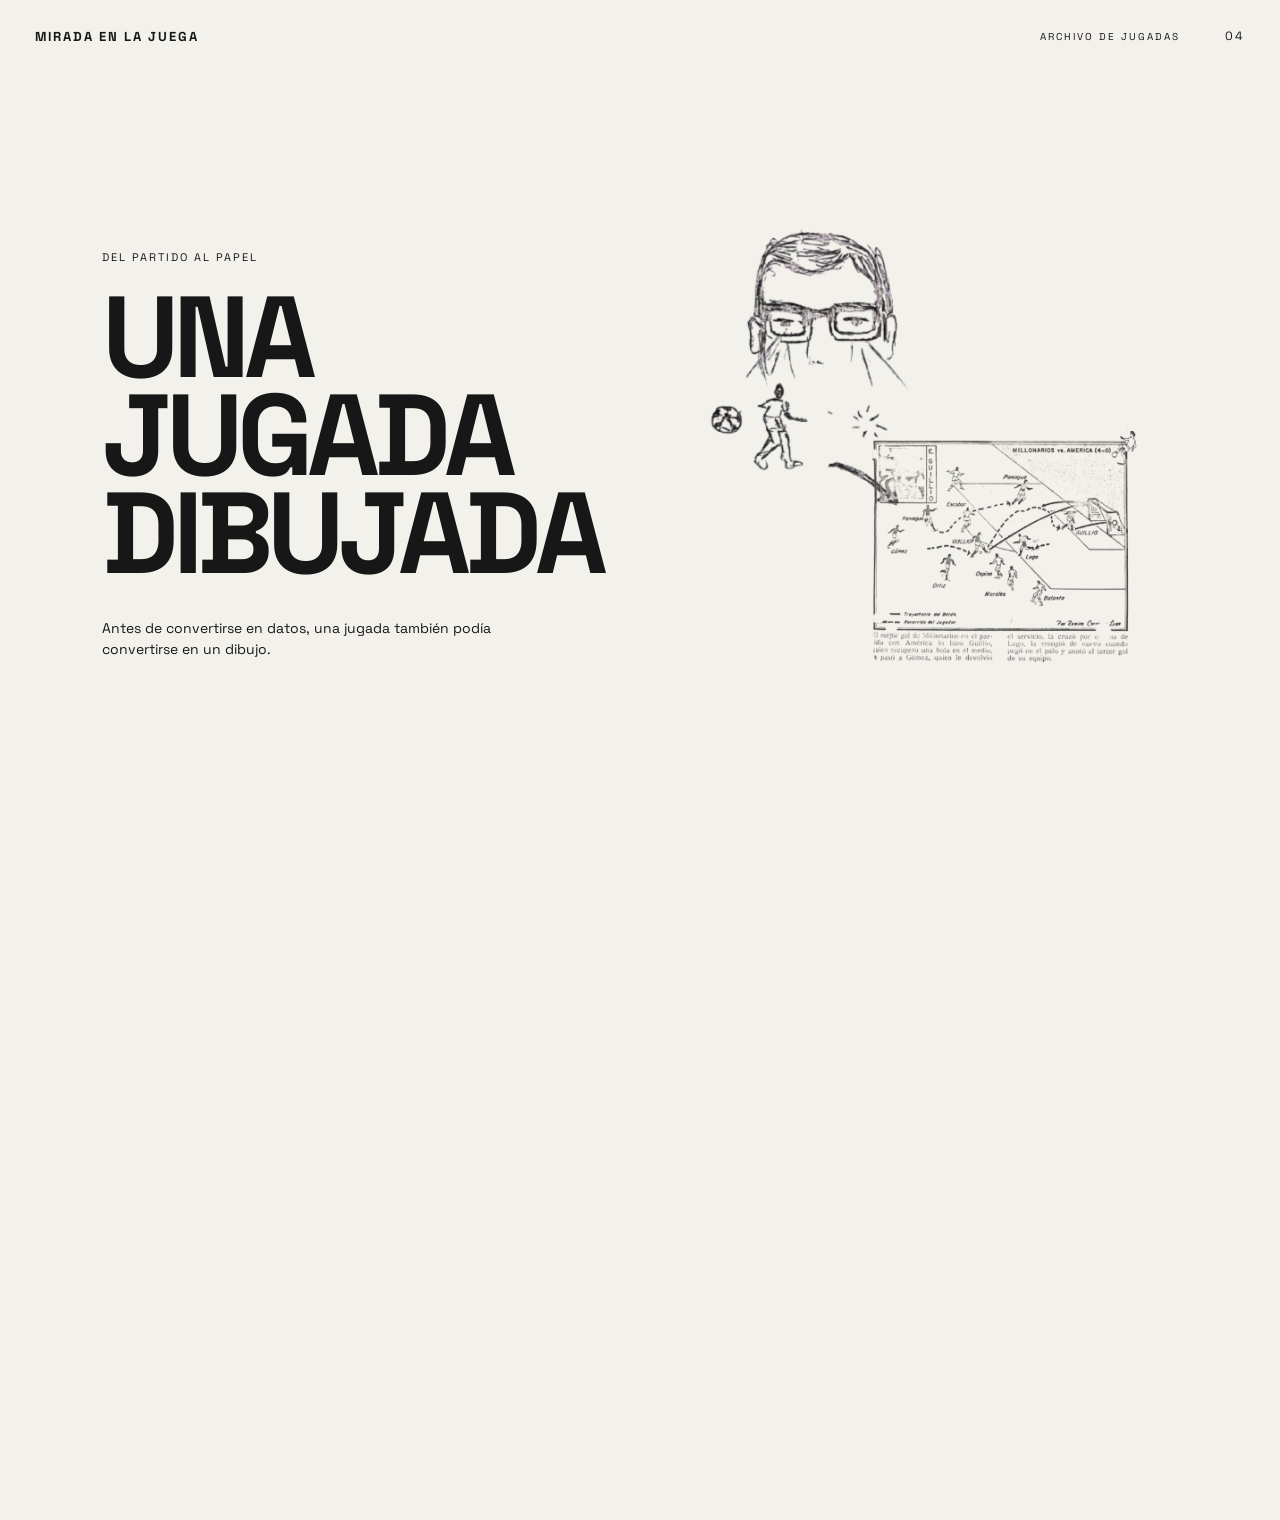
==== commit e010ae87: "FINAL" ====
--- a/croquis.html
+++ b/croquis.html
@@ -4,7 +4,7 @@
 <head>
     <meta charset="UTF-8">
 
-    <title>Fulbo — Croquis</title>
+    <title>Mirada en la juega — Croquis</title>
 
     <link rel="preconnect" href="https://fonts.googleapis.com">
     <link rel="preconnect" href="https://fonts.gstatic.com" crossorigin>
@@ -28,7 +28,7 @@
     <header class="encabezado-croquis">
 
         <div class="marca">
-            FULBO
+            MIRADA EN LA JUEGA
         </div>
 
         <div class="etiqueta">
@@ -90,9 +90,9 @@
     </div>
 
 <p>
-    Este recorrido muestra una de las cosas que el croquis conserva
-    de la jugada: la posición y el desplazamiento de un jugador
-    dentro de una secuencia específica.
+    Este recorrido muestra la <strong>excelencia gráfica </strong> croquis, pues
+con unas pocas flechas y posiciones, podemos entender el desplazamiento
+ de un jugador dentro de una jugada.
 </p>
 
 <p>
@@ -111,13 +111,11 @@
             </div>
 
             <p>
-                La trayectoria del balón permite reconstruir el recorrido de la jugada
-                y relacionar las posiciones de los jugadores dentro de la acción.
+            La trayectoria del balón resume una parte de la jugada en una sola línea.
             </p>
 
             <p>
-                El croquis no reproduce el movimiento en tiempo real: lo convierte
-                en una secuencia fija que puede leerse sobre el papel.
+                Para mostrar ese recorrido, el croquis tiene que elegir qué momentos conservar y cuáles dejar por fuera.
             </p>
 
         </div>
--- a/css/croquis.css
+++ b/css/croquis.css
@@ -752,4 +752,399 @@
 
     }
 
+}
+
+/* =========================
+   DISEÑO NUEVO DEL LIBRO
+========================= */
+
+.libro {
+    width: 360px;
+    height: 500px;
+}
+
+
+/* =========================
+   PÁGINAS
+========================= */
+
+.pagina-libro {
+    width: 360px;
+    height: 500px;
+    padding: 32px;
+    background: #fffdf7;
+    color: #171717;
+    position: relative;
+}
+
+.pagina-izquierda {
+    border-right: 1px solid #d5d1c8;
+}
+
+
+/* =========================
+   NÚMERO DE PÁGINA
+========================= */
+
+.numero-pagina {
+    position: absolute;
+    top: 25px;
+    left: 32px;
+
+    font-size: 9px;
+    letter-spacing: 2px;
+    opacity: 0.55;
+}
+
+
+/* =========================
+   TÍTULOS
+========================= */
+
+.titulo-pagina {
+    margin-top: 45px;
+    max-width: 290px;
+
+    font-size: 25px;
+    line-height: 0.95;
+    letter-spacing: -1.5px;
+    font-weight: 700;
+}
+
+
+/* =========================
+   TEXTO
+========================= */
+
+.texto-pagina {
+    margin-top: 25px;
+    max-width: 275px;
+
+    font-size: 12px;
+    line-height: 1.5;
+}
+
+
+/* =========================
+   FIRMA RAMIRO
+========================= */
+
+.firma-pagina {
+    position: absolute;
+    left: 32px;
+    bottom: 32px;
+
+    font-size: 10px;
+    letter-spacing: 1.5px;
+    font-weight: 600;
+}
+
+.firma-pagina span {
+    display: block;
+
+    margin-top: 7px;
+
+    font-size: 9px;
+    line-height: 1.4;
+    letter-spacing: 0;
+    font-weight: 400;
+}
+
+
+/* =========================
+   FOTO DE RAMIRO
+========================= */
+
+.foto-ramiro {
+    width: 100%;
+    height: 285px;
+
+    margin-top: 38px;
+
+    display: flex;
+    align-items: center;
+    justify-content: center;
+
+    overflow: hidden;
+}
+
+.foto-ramiro img {
+    width: 78%;
+    max-height: 100%;
+    object-fit: contain;
+}
+
+
+/* =========================
+   FRASE DE RAMIRO
+========================= */
+
+.frase-pagina {
+    margin-top: 22px;
+
+    font-size: 15px;
+    line-height: 1;
+    letter-spacing: -0.5px;
+    font-weight: 600;
+}
+
+
+/* =========================
+   PROCESO
+========================= */
+
+.proceso-pagina {
+    margin-top: 25px;
+
+    display: flex;
+    flex-wrap: wrap;
+    gap: 6px;
+
+    max-width: 270px;
+
+    font-size: 8px;
+    letter-spacing: 1px;
+}
+
+.proceso-pagina span {
+    white-space: nowrap;
+}
+
+
+/* =========================
+   CONCEPTO LUPI + POSAVEC
+========================= */
+
+.concepto-pagina {
+    position: absolute;
+
+    left: 32px;
+    right: 32px;
+    bottom: 30px;
+
+    padding-top: 14px;
+
+    border-top: 1px solid #d5d1c8;
+}
+
+.concepto-titulo {
+    font-size: 11px;
+    line-height: 1.05;
+    letter-spacing: 1.2px;
+    font-weight: 600;
+}
+
+.concepto-autor {
+    margin-top: 5px;
+
+    font-size: 8px;
+    letter-spacing: 1.5px;
+    opacity: 0.55;
+}
+
+.concepto-pagina p {
+    margin-top: 9px;
+
+    max-width: 260px;
+
+    font-size: 9px;
+    line-height: 1.4;
+}
+
+
+/* =========================
+   CROQUIS DEL LIBRO
+========================= */
+
+.croquis-libro {
+    width: 100%;
+    height: 265px;
+
+    margin-top: 42px;
+
+    display: flex;
+    align-items: center;
+    justify-content: center;
+
+    overflow: hidden;
+}
+
+.croquis-libro img {
+    width: 58%;
+    height: auto;
+
+    max-height: 245px;
+
+    object-fit: contain;
+
+    display: block;
+}
+
+
+/* =========================
+   ETIQUETAS DEL CROQUIS
+========================= */
+
+.etiquetas-croquis {
+    display: flex;
+    flex-wrap: wrap;
+
+    gap: 6px;
+
+    margin-top: 12px;
+
+    max-width: 260px;
+}
+
+.etiquetas-croquis span {
+    font-size: 7px;
+    letter-spacing: 1.2px;
+
+    padding: 4px 6px;
+
+    border: 1px solid #c9c6bd;
+}
+
+
+/* =========================
+   FRASE DEL CROQUIS
+========================= */
+
+.frase-croquis {
+    margin-top: 12px;
+
+    font-size: 9px;
+    line-height: 1.2;
+    letter-spacing: 0.5px;
+    font-weight: 600;
+}
+
+
+/* =========================
+   HERRAMIENTAS
+========================= */
+
+.proceso-herramientas {
+    position: absolute;
+
+    left: 32px;
+    right: 32px;
+    bottom: 35px;
+
+    display: flex;
+    flex-wrap: wrap;
+
+    gap: 7px;
+
+    font-size: 8px;
+    letter-spacing: 1px;
+}
+
+.proceso-herramientas span {
+    white-space: nowrap;
+}
+
+
+/* =========================
+   FRASE FINAL
+========================= */
+
+.frase-final-libro {
+    position: absolute;
+
+    left: 32px;
+    right: 32px;
+    bottom: 70px;
+
+    font-size: 18px;
+    line-height: 0.98;
+    letter-spacing: -0.5px;
+    font-weight: 600;
+}
+
+
+/* =========================
+   FLECHAS
+========================= */
+
+.flecha-pagina,
+.flecha-cierre {
+
+    right: 25px;
+    bottom: 22px;
+
+    font-size: 21px;
+
+    opacity: 0.55;
+
+    cursor: pointer;
+
+    transition:
+        transform 0.25s ease,
+        opacity 0.25s ease;
+}
+
+.flecha-pagina:hover,
+.flecha-cierre:hover {
+
+    transform: translateX(5px);
+    opacity: 1;
+}
+
+
+/* =========================
+   RAMIRO — IMAGEN MÁS LIMPIA
+========================= */
+
+.foto-ramiro::before {
+    content: "ARCHIVO / RETRATO";
+
+    position: absolute;
+
+    top: 25px;
+    right: 32px;
+
+    font-size: 7px;
+    letter-spacing: 1.5px;
+
+    opacity: 0.45;
+}
+
+
+/* =========================
+   RESPONSIVE
+========================= */
+
+@media (max-width: 800px) {
+
+    .libro-abierto {
+        width: 90vw;
+        height: 63vw;
+        max-height: 500px;
+    }
+
+    .doble-pagina {
+        width: 90vw;
+        height: 63vw;
+        max-height: 500px;
+    }
+
+    .pagina-libro {
+        width: 45vw;
+        height: 63vw;
+        max-height: 500px;
+        padding: 24px;
+    }
+
+    .titulo-pagina {
+        font-size: 20px;
+    }
+
+    .texto-pagina {
+        font-size: 10px;
+    }
+
+    .croquis-libro img {
+        width: 60%;
+    }
 }
